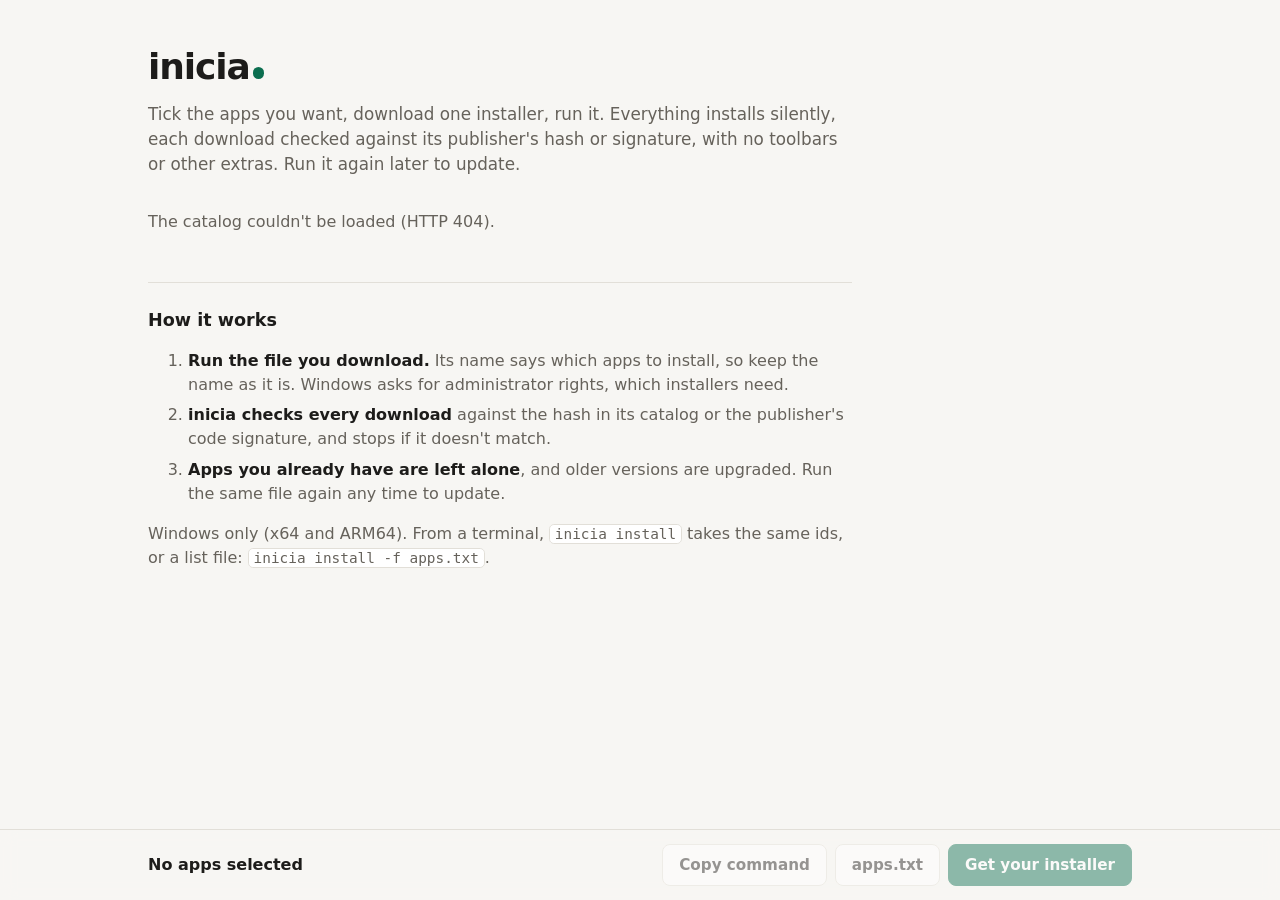
==== web/index.html @ c6dd43f8 "Add the inicia CLI, its catalog and the picker page inicia installs a chosen set of Windows apps sil" ====
<!doctype html>
<html lang="en">
<head>
  <meta charset="utf-8">
  <meta name="viewport" content="width=device-width, initial-scale=1">
  <title>inicia: install the apps you pick, in one go</title>
  <meta name="description" content="Pick Windows apps and get one installer that sets them all up silently, checked against their publishers' hashes and signatures, with no bundled extras.">
  <link rel="stylesheet" href="picker.css">
  <script src="picker.js" defer></script>
</head>
<body>
  <header class="top">
    <div class="wrap">
      <h1 class="wordmark">inicia</h1>
      <p class="lede">Tick the apps you want, download one installer, run it. Everything installs
        silently, each download checked against its publisher's hash or signature, with no
        toolbars or other extras. Run it again later to update.</p>
    </div>
  </header>

  <main class="wrap">
    <p id="status" class="status" role="status">Loading the catalog…</p>
    <form id="apps" class="apps" hidden></form>

    <section class="how">
      <h2>How it works</h2>
      <ol>
        <li><strong>Run the file you download.</strong> Its name says which apps to install, so
          keep the name as it is. Windows asks for administrator rights, which installers need.</li>
        <li><strong>inicia checks every download</strong> against the hash in its catalog or the
          publisher's code signature, and stops if it doesn't match.</li>
        <li><strong>Apps you already have are left alone</strong>, and older versions are upgraded.
          Run the same file again any time to update.</li>
      </ol>
      <p>Windows only (x64 and ARM64). From a terminal, <code>inicia install</code> takes the
        same ids, or a list file: <code>inicia install -f apps.txt</code>.</p>
    </section>
  </main>

  <div class="bar" id="bar">
    <div class="wrap bar-inner">
      <p class="count" id="count">No apps selected</p>
      <div class="actions">
        <button type="button" class="secondary" id="copy" disabled>Copy command</button>
        <a class="secondary button" id="list" aria-disabled="true">apps.txt</a>
        <a class="primary button" id="get" aria-disabled="true">Get your installer</a>
      </div>
    </div>
    <p class="wrap note" id="note" hidden></p>
  </div>
</body>
</html>
---- web/picker.css ----
:root {
  color-scheme: light dark;
  --bg: #f7f6f3;
  --surface: #ffffff;
  --text: #1d1c1a;
  --muted: #66625b;
  --line: #e2dfd8;
  --accent: #0b6e4f;
  --accent-text: #ffffff;
  --accent-soft: #e3f1eb;
  --focus: #1a73e8;
  font-family: system-ui, -apple-system, "Segoe UI", Roboto, sans-serif;
  line-height: 1.5;
}

@media (prefers-color-scheme: dark) {
  :root {
    --bg: #161615;
    --surface: #1f1f1d;
    --text: #ecebe8;
    --muted: #a19d95;
    --line: #34332f;
    --accent: #3fbf8f;
    --accent-text: #0c1a14;
    --accent-soft: #1d3329;
    --focus: #8ab4f8;
  }
}

* { box-sizing: border-box; }

body {
  margin: 0;
  background: var(--bg);
  color: var(--text);
  padding-bottom: 7rem;
}

.wrap {
  max-width: 64rem;
  margin: 0 auto;
  padding: 0 1.25rem;
}

.top { padding: 2.5rem 0 1rem; }

.wordmark {
  margin: 0;
  font-size: 2.25rem;
  font-weight: 750;
  letter-spacing: -0.03em;
}

.wordmark::after {
  content: "";
  display: inline-block;
  width: 0.32em;
  height: 0.32em;
  margin-left: 0.08em;
  border-radius: 50%;
  background: var(--accent);
}

.lede {
  max-width: 44rem;
  margin: 0.5rem 0 0;
  color: var(--muted);
  font-size: 1.05rem;
}

.status { color: var(--muted); }

.category {
  border: 0;
  margin: 1.5rem 0 0;
  padding: 0;
}

.category legend {
  padding: 0;
  margin-bottom: 0.5rem;
  font-size: 0.8rem;
  font-weight: 650;
  letter-spacing: 0.06em;
  text-transform: uppercase;
  color: var(--muted);
}

.grid {
  display: grid;
  grid-template-columns: repeat(auto-fill, minmax(15rem, 1fr));
  gap: 0.5rem;
}

.app {
  display: flex;
  gap: 0.75rem;
  align-items: flex-start;
  padding: 0.75rem 0.85rem;
  background: var(--surface);
  border: 1px solid var(--line);
  border-radius: 0.6rem;
  cursor: pointer;
  transition: border-color 0.1s, background 0.1s;
}

.app:hover { border-color: var(--muted); }

.app:has(input:checked) {
  border-color: var(--accent);
  background: var(--accent-soft);
}

.app:has(input:focus-visible) {
  outline: 2px solid var(--focus);
  outline-offset: 2px;
}

.app input {
  width: 1.1rem;
  height: 1.1rem;
  margin: 0.15rem 0 0;
  accent-color: var(--accent);
  flex: none;
}

.app-text { display: grid; gap: 0.1rem; min-width: 0; }
.app-name { font-weight: 600; }
.app-desc { color: var(--muted); font-size: 0.9rem; }
.app-meta { color: var(--muted); font-size: 0.78rem; font-variant-numeric: tabular-nums; }

.how {
  margin-top: 3rem;
  padding-top: 1.5rem;
  border-top: 1px solid var(--line);
  color: var(--muted);
  max-width: 44rem;
}

.how h2 { color: var(--text); font-size: 1.1rem; margin: 0 0 0.5rem; }
.how strong { color: var(--text); font-weight: 600; }
.how li { margin-bottom: 0.4rem; }

code {
  font-family: ui-monospace, "Cascadia Code", Consolas, monospace;
  font-size: 0.9em;
  background: var(--surface);
  border: 1px solid var(--line);
  border-radius: 0.3rem;
  padding: 0.05rem 0.3rem;
}

.bar {
  position: fixed;
  inset: auto 0 0 0;
  background: color-mix(in srgb, var(--bg) 88%, transparent);
  backdrop-filter: blur(8px);
  border-top: 1px solid var(--line);
  padding: 0.85rem 0;
}

.bar-inner {
  display: flex;
  gap: 1rem;
  align-items: center;
  justify-content: space-between;
  flex-wrap: wrap;
}

.count { margin: 0; font-weight: 600; font-variant-numeric: tabular-nums; }
.actions { display: flex; gap: 0.5rem; flex-wrap: wrap; }

.note { margin: 0.5rem auto 0; color: var(--muted); font-size: 0.9rem; }

button, .button {
  font: inherit;
  font-weight: 600;
  font-size: 0.95rem;
  padding: 0.55rem 1rem;
  border-radius: 0.5rem;
  border: 1px solid var(--line);
  cursor: pointer;
  text-decoration: none;
  display: inline-block;
}

button:focus-visible, .button:focus-visible {
  outline: 2px solid var(--focus);
  outline-offset: 2px;
}

.primary {
  background: var(--accent);
  border-color: var(--accent);
  color: var(--accent-text);
}

.secondary {
  background: var(--surface);
  color: var(--text);
}

button:disabled, .button[aria-disabled="true"] {
  opacity: 0.45;
  cursor: not-allowed;
}
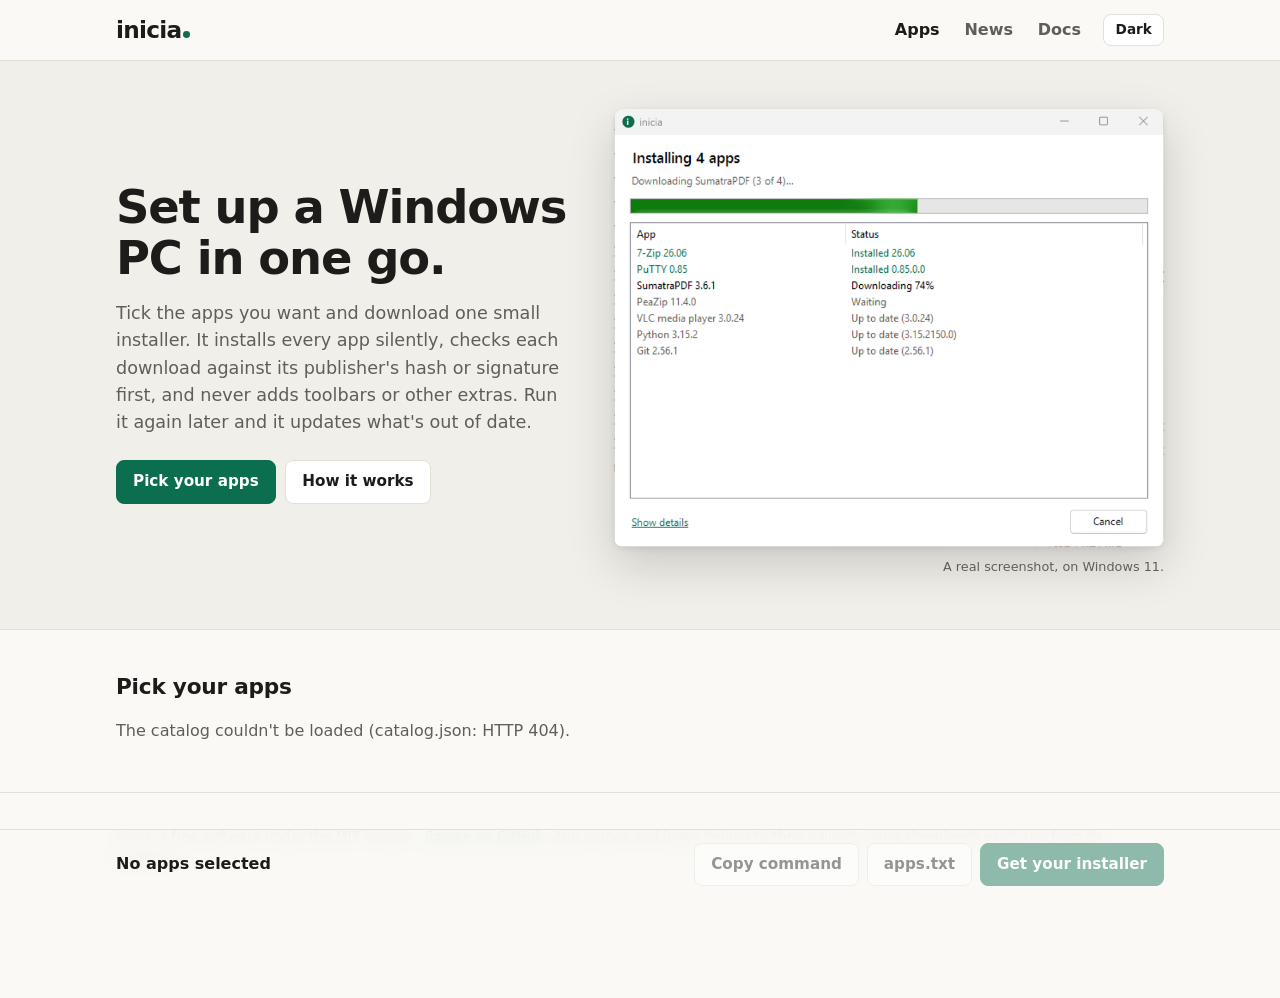
==== commit 5c9944e4: "Add a window, 25 more apps, and a fuller website The window is now the default: a double-clicked ini" ====
--- a/web/index.html
+++ b/web/index.html
@@ -5,36 +5,56 @@
   <meta name="viewport" content="width=device-width, initial-scale=1">
   <title>inicia: install the apps you pick, in one go</title>
   <meta name="description" content="Pick Windows apps and get one installer that sets them all up silently, checked against their publishers' hashes and signatures, with no bundled extras.">
-  <link rel="stylesheet" href="picker.css">
+  <script src="theme.js"></script>
+  <link rel="stylesheet" href="site.css">
+  <script src="common.js" defer></script>
   <script src="picker.js" defer></script>
 </head>
 <body>
-  <header class="top">
-    <div class="wrap">
-      <h1 class="wordmark">inicia</h1>
-      <p class="lede">Tick the apps you want, download one installer, run it. Everything installs
-        silently, each download checked against its publisher's hash or signature, with no
-        toolbars or other extras. Run it again later to update.</p>
+  <header class="site-header">
+    <div class="wrap header-inner">
+      <a class="wordmark" href="./">inicia</a>
+      <nav aria-label="Site">
+        <a href="./" aria-current="page">Apps</a>
+        <a href="news.html">News</a>
+        <a href="docs.html">Docs</a>
+        <button type="button" class="theme-toggle" data-theme-toggle aria-label="Switch to dark theme">Dark</button>
+      </nav>
     </div>
   </header>
 
+  <section class="hero">
+    <div class="wrap hero-inner">
+      <div class="hero-text">
+        <h1>Set up a Windows PC in one go.</h1>
+        <p class="lede">Tick the apps you want and download one small installer. It installs every
+          app silently, checks each download against its publisher's hash or signature first, and
+          never adds toolbars or other extras. Run it again later and it updates what's out of date.</p>
+        <p class="hero-actions">
+          <a class="primary button" href="#apps-heading">Pick your apps</a>
+          <a class="secondary button" href="docs.html">How it works</a>
+        </p>
+      </div>
+      <figure class="hero-shot">
+        <img src="hero.png" width="960" height="765"
+             alt="inicia's window installing four apps: 7-Zip and PuTTY are installed, SumatraPDF is downloading at 74 percent, PeaZip is waiting, and VLC, Python and Git are already up to date.">
+        <figcaption>A real screenshot, on Windows 11.</figcaption>
+      </figure>
+    </div>
+  </section>
+
   <main class="wrap">
+    <div class="section-head">
+      <h2 id="apps-heading" class="section-title">Pick your apps</h2>
+      <div class="bulk" id="bulk" hidden>
+        <button type="button" class="secondary small" id="select-all">Select all</button>
+        <button type="button" class="secondary small" id="clear-all" disabled>Clear all</button>
+      </div>
+    </div>
+    <p class="saved" id="saved" hidden>Your picks are saved in this browser for next time.
+      <button type="button" class="link-button" id="forget">Forget my picks</button></p>
     <p id="status" class="status" role="status">Loading the catalog…</p>
     <form id="apps" class="apps" hidden></form>
-
-    <section class="how">
-      <h2>How it works</h2>
-      <ol>
-        <li><strong>Run the file you download.</strong> Its name says which apps to install, so
-          keep the name as it is. Windows asks for administrator rights, which installers need.</li>
-        <li><strong>inicia checks every download</strong> against the hash in its catalog or the
-          publisher's code signature, and stops if it doesn't match.</li>
-        <li><strong>Apps you already have are left alone</strong>, and older versions are upgraded.
-          Run the same file again any time to update.</li>
-      </ol>
-      <p>Windows only (x64 and ARM64). From a terminal, <code>inicia install</code> takes the
-        same ids, or a list file: <code>inicia install -f apps.txt</code>.</p>
-    </section>
   </main>
 
   <div class="bar" id="bar">
@@ -48,5 +68,13 @@
     </div>
     <p class="wrap note" id="note" hidden></p>
   </div>
+
+  <footer class="site-footer">
+    <div class="wrap">
+      <p>inicia is free software under the MIT license ·
+        <a href="https://github.com/adriandeleon/inicia">Source on GitHub</a>.
+        App names and logos belong to their owners; inicia downloads each app from its publisher.</p>
+    </div>
+  </footer>
 </body>
 </html>
--- a/web/site.css
+++ b/web/site.css
@@ -0,0 +1,502 @@
+/* Light by default; [data-theme="dark"] when the visitor picks it (theme.js). */
+:root {
+  color-scheme: light;
+  --bg: #faf9f6;
+  --bg-band: #f1efe9;
+  --surface: #ffffff;
+  --text: #1d1c1a;
+  --muted: #625e57;
+  --line: #e3e0d8;
+  --accent: #0b6e4f;
+  --accent-hover: #095c42;
+  --accent-text: #ffffff;
+  --accent-soft: #e6f2ec;
+  --warn: #8a5a00;
+  --focus: #1a73e8;
+  --pill-text: #4b3a8c;
+  --pill-bg: #efebfa;
+  --pill-line: #ddd5f3;
+  --shadow: 0 1px 2px rgb(0 0 0 / 0.04), 0 8px 24px rgb(0 0 0 / 0.06);
+  font-family: system-ui, -apple-system, "Segoe UI", Roboto, sans-serif;
+  line-height: 1.55;
+}
+
+:root[data-theme="dark"] {
+  color-scheme: dark;
+  --bg: #151514;
+  --bg-band: #1b1b19;
+  --surface: #20201e;
+  --text: #ecebe8;
+  --muted: #a3a09a;
+  --line: #34332f;
+  --accent: #3fbf8f;
+  --accent-hover: #5fd3a6;
+  --accent-text: #0c1a14;
+  --accent-soft: #1c3229;
+  --warn: #e0b45a;
+  --focus: #8ab4f8;
+  --pill-text: #c9bdf5;
+  --pill-bg: #2a2440;
+  --pill-line: #3b3360;
+  --shadow: none;
+}
+
+* { box-sizing: border-box; }
+
+body {
+  margin: 0;
+  background: var(--bg);
+  color: var(--text);
+}
+
+body:has(.bar) { padding-bottom: 6rem; }
+
+a { color: var(--accent); }
+a:hover { color: var(--accent-hover); }
+
+.wrap {
+  max-width: 68rem;
+  margin: 0 auto;
+  padding: 0 1.25rem;
+}
+
+/* header */
+
+.site-header {
+  border-bottom: 1px solid var(--line);
+  background: var(--bg);
+}
+
+.header-inner {
+  display: flex;
+  align-items: center;
+  justify-content: space-between;
+  gap: 1rem;
+  min-height: 3.75rem;
+}
+
+.wordmark {
+  font-size: 1.45rem;
+  font-weight: 750;
+  letter-spacing: -0.03em;
+  color: var(--text);
+  text-decoration: none;
+}
+
+.wordmark::after {
+  content: "";
+  display: inline-block;
+  width: 0.3em;
+  height: 0.3em;
+  margin-left: 0.08em;
+  border-radius: 50%;
+  background: var(--accent);
+}
+
+.wordmark:hover { color: var(--text); }
+
+nav { display: flex; align-items: center; gap: 0.25rem; }
+
+nav a {
+  color: var(--muted);
+  text-decoration: none;
+  font-weight: 550;
+  padding: 0.35rem 0.65rem;
+  border-radius: 0.4rem;
+}
+
+nav a:hover { color: var(--text); background: var(--bg-band); }
+nav a[aria-current="page"] { color: var(--text); }
+
+.theme-toggle {
+  margin-left: 0.5rem;
+  font-size: 0.85rem;
+  padding: 0.3rem 0.7rem;
+  background: var(--surface);
+  color: var(--text);
+}
+
+/* hero */
+
+.hero {
+  background: var(--bg-band);
+  border-bottom: 1px solid var(--line);
+  padding: 3rem 0 3.25rem;
+}
+
+.hero-inner {
+  display: grid;
+  grid-template-columns: minmax(0, 5fr) minmax(0, 6fr);
+  gap: 2.5rem;
+  align-items: center;
+}
+
+.hero h1 {
+  font-size: clamp(2rem, 4vw, 2.9rem);
+  line-height: 1.1;
+  letter-spacing: -0.025em;
+  margin: 0 0 1rem;
+}
+
+.lede {
+  color: var(--muted);
+  font-size: 1.1rem;
+  margin: 0 0 1.5rem;
+}
+
+.hero-actions { display: flex; gap: 0.6rem; flex-wrap: wrap; margin: 0; }
+
+.hero-shot { margin: 0; }
+
+.hero-shot img {
+  display: block;
+  width: 100%;
+  height: auto;
+  border-radius: 0.6rem;
+  box-shadow: 0 2px 6px rgb(0 0 0 / 0.08), 0 18px 48px rgb(0 0 0 / 0.16);
+}
+
+.hero-shot figcaption {
+  margin-top: 0.6rem;
+  font-size: 0.8rem;
+  color: var(--muted);
+  text-align: right;
+}
+
+@media (max-width: 52rem) {
+  .hero-inner { grid-template-columns: 1fr; }
+}
+
+/* picker */
+
+.section-title {
+  font-size: 1.35rem;
+  letter-spacing: -0.01em;
+  margin: 2.5rem 0 0.25rem;
+  scroll-margin-top: 1rem;
+}
+
+.section-head {
+  display: flex;
+  align-items: flex-end;
+  justify-content: space-between;
+  gap: 1rem;
+  flex-wrap: wrap;
+  margin-top: 2.5rem;
+}
+
+.section-head .section-title { margin: 0; }
+.bulk { display: flex; gap: 0.5rem; }
+.bulk[hidden] { display: none; }
+
+button.small { font-size: 0.85rem; padding: 0.35rem 0.75rem; }
+
+.suite-button, .suite-button:hover {
+  color: var(--pill-text);
+  background: var(--pill-bg);
+  border-color: var(--pill-line);
+}
+
+.status { color: var(--muted); }
+
+.saved { margin: 0.5rem 0 0; font-size: 0.88rem; color: var(--muted); }
+.saved[hidden] { display: none; }
+.saved .link-button { font-size: inherit; }
+
+.category legend {
+  display: flex;
+  width: 100%;
+  align-items: baseline;
+  justify-content: space-between;
+  gap: 0.5rem;
+}
+
+.link-button {
+  font: inherit;
+  font-size: 0.78rem;
+  font-weight: 600;
+  letter-spacing: 0;
+  text-transform: none;
+  color: var(--accent);
+  background: none;
+  border: 0;
+  padding: 0.1rem 0.25rem;
+  border-radius: 0.3rem;
+}
+
+.link-button:hover { color: var(--accent-hover); background: var(--bg-band); }
+
+.pill {
+  justify-self: start;
+  margin-top: 0.25rem;
+  padding: 0.1rem 0.55rem;
+  border-radius: 999px;
+  font-size: 0.72rem;
+  font-weight: 600;
+  color: var(--pill-text);
+  background: var(--pill-bg);
+  border: 1px solid var(--pill-line);
+}
+
+/* categories flow into columns, so short ones sit side by side instead of leaving empty rows */
+.apps {
+  columns: 3 19rem;
+  column-gap: 1.25rem;
+  margin-top: 0.5rem;
+}
+
+.category {
+  border: 0;
+  margin: 0;
+  padding: 1.25rem 0 0;
+  break-inside: avoid;
+}
+
+.category legend {
+  padding: 0;
+  margin-bottom: 0.6rem;
+  font-size: 0.78rem;
+  font-weight: 650;
+  letter-spacing: 0.07em;
+  text-transform: uppercase;
+  color: var(--muted);
+}
+
+.grid {
+  display: grid;
+  gap: 0.5rem;
+}
+
+.app {
+  position: relative;
+  display: flex;
+  gap: 0.75rem;
+  align-items: flex-start;
+  padding: 0.8rem 0.9rem;
+  background: var(--surface);
+  border: 1px solid var(--line);
+  border-radius: 0.65rem;
+  cursor: pointer;
+  transition: border-color 0.1s, background 0.1s;
+}
+
+.app:hover { border-color: var(--muted); }
+
+.app:has(input:checked) {
+  border-color: var(--accent);
+  background: var(--accent-soft);
+}
+
+.app:has(input:focus-visible) {
+  outline: 2px solid var(--focus);
+  outline-offset: 2px;
+}
+
+.app input {
+  width: 1.1rem;
+  height: 1.1rem;
+  margin: 0.55rem 0 0;
+  accent-color: var(--accent);
+  flex: none;
+}
+
+.app-icon {
+  width: 2.25rem;
+  height: 2.25rem;
+  flex: none;
+  border-radius: 0.45rem;
+  object-fit: contain;
+}
+
+.app-icon.monogram {
+  display: grid;
+  place-items: center;
+  background: var(--bg-band);
+  color: var(--muted);
+  font-weight: 700;
+}
+
+.app-text { display: grid; gap: 0.1rem; min-width: 0; padding-right: 1.4rem; }
+.app-name { font-weight: 620; }
+.app-desc { color: var(--muted); font-size: 0.88rem; }
+.app-meta { color: var(--muted); font-size: 0.76rem; font-variant-numeric: tabular-nums; }
+.app-extra { font-size: 0.78rem; color: var(--muted); }
+.app-extra.warn { color: var(--warn); }
+
+.app-home {
+  position: absolute;
+  top: 0.55rem;
+  right: 0.55rem;
+  width: 1.5rem;
+  height: 1.5rem;
+  display: grid;
+  place-items: center;
+  border-radius: 0.35rem;
+  color: var(--muted);
+  text-decoration: none;
+  font-size: 0.9rem;
+}
+
+.app-home:hover { background: var(--bg-band); color: var(--text); }
+.app-home:focus-visible { outline: 2px solid var(--focus); }
+
+/* bottom bar */
+
+.bar {
+  position: fixed;
+  inset: auto 0 0 0;
+  background: color-mix(in srgb, var(--bg) 90%, transparent);
+  backdrop-filter: blur(8px);
+  border-top: 1px solid var(--line);
+  padding: 0.85rem 0;
+}
+
+.bar-inner {
+  display: flex;
+  gap: 1rem;
+  align-items: center;
+  justify-content: space-between;
+  flex-wrap: wrap;
+}
+
+.count { margin: 0; font-weight: 600; font-variant-numeric: tabular-nums; }
+
+/* on a phone the bar stays one row: the command and apps.txt are for a Windows PC anyway */
+@media (max-width: 40rem) {
+  #copy, #list { display: none; }
+  .bar-inner { flex-wrap: nowrap; }
+}
+.actions { display: flex; gap: 0.5rem; flex-wrap: wrap; }
+.note { margin: 0.5rem auto 0; color: var(--muted); font-size: 0.9rem; }
+
+/* buttons */
+
+button, .button {
+  font: inherit;
+  font-weight: 600;
+  font-size: 0.95rem;
+  padding: 0.55rem 1rem;
+  border-radius: 0.5rem;
+  border: 1px solid var(--line);
+  cursor: pointer;
+  text-decoration: none;
+  display: inline-block;
+}
+
+button:focus-visible, .button:focus-visible {
+  outline: 2px solid var(--focus);
+  outline-offset: 2px;
+}
+
+.primary, .primary:hover {
+  background: var(--accent);
+  border-color: var(--accent);
+  color: var(--accent-text);
+}
+
+.primary:hover { background: var(--accent-hover); border-color: var(--accent-hover); }
+
+.secondary, .secondary:hover {
+  background: var(--surface);
+  color: var(--text);
+}
+
+button:disabled, .button[aria-disabled="true"] {
+  opacity: 0.45;
+  cursor: not-allowed;
+}
+
+/* prose pages: news and docs */
+
+.page { padding: 2.5rem 0 3rem; }
+.page h1 { font-size: 2rem; letter-spacing: -0.02em; margin: 0 0 0.5rem; }
+.page > .wrap > .lede { max-width: 44rem; }
+
+.prose { max-width: 46rem; }
+.prose h2 { font-size: 1.3rem; margin: 2.5rem 0 0.5rem; scroll-margin-top: 1rem; }
+.prose h3 { font-size: 1.05rem; margin: 1.75rem 0 0.4rem; }
+.prose p, .prose li { color: var(--text); }
+.prose li { margin-bottom: 0.35rem; }
+
+.docs-layout {
+  display: grid;
+  grid-template-columns: 13rem minmax(0, 1fr);
+  gap: 2.5rem;
+  align-items: start;
+}
+
+.toc {
+  position: sticky;
+  top: 1rem;
+  font-size: 0.9rem;
+}
+
+.toc ol { list-style: none; padding: 0; margin: 0; }
+.toc a { display: block; padding: 0.25rem 0; color: var(--muted); text-decoration: none; }
+.toc a:hover { color: var(--text); }
+
+@media (max-width: 52rem) {
+  .docs-layout { grid-template-columns: 1fr; }
+  .toc { position: static; }
+}
+
+code, pre {
+  font-family: ui-monospace, "Cascadia Code", Consolas, monospace;
+  font-size: 0.88em;
+}
+
+code {
+  background: var(--bg-band);
+  border: 1px solid var(--line);
+  border-radius: 0.3rem;
+  padding: 0.05rem 0.3rem;
+}
+
+pre {
+  background: var(--surface);
+  border: 1px solid var(--line);
+  border-radius: 0.5rem;
+  padding: 0.85rem 1rem;
+  overflow-x: auto;
+  line-height: 1.45;
+}
+
+pre code { background: none; border: 0; padding: 0; font-size: 1em; }
+
+table { border-collapse: collapse; width: 100%; font-size: 0.92rem; margin: 0.75rem 0; }
+th, td { text-align: left; vertical-align: top; padding: 0.45rem 0.6rem; border-bottom: 1px solid var(--line); }
+th { font-weight: 620; }
+
+.news-list { list-style: none; padding: 0; margin: 1.5rem 0 0; max-width: 50rem; }
+
+.news-item {
+  border-top: 1px solid var(--line);
+  padding: 1.5rem 0;
+}
+
+.news-item time { font-size: 0.85rem; color: var(--muted); font-variant-numeric: tabular-nums; }
+.news-item h2 { font-size: 1.25rem; margin: 0.2rem 0 0.4rem; }
+.news-item p { margin: 0 0 0.9rem; }
+
+.news-apps {
+  list-style: none;
+  padding: 0;
+  margin: 0;
+  display: grid;
+  grid-template-columns: repeat(auto-fill, minmax(14rem, 1fr));
+  gap: 0.4rem 1rem;
+}
+
+.news-apps li { display: flex; align-items: center; gap: 0.55rem; }
+.news-apps .app-icon { width: 1.6rem; height: 1.6rem; font-size: 0.8rem; }
+.news-apps .version { color: var(--muted); font-size: 0.85rem; }
+
+/* footer */
+
+.site-footer {
+  border-top: 1px solid var(--line);
+  margin-top: 3rem;
+  padding: 1.25rem 0;
+  color: var(--muted);
+  font-size: 0.85rem;
+}
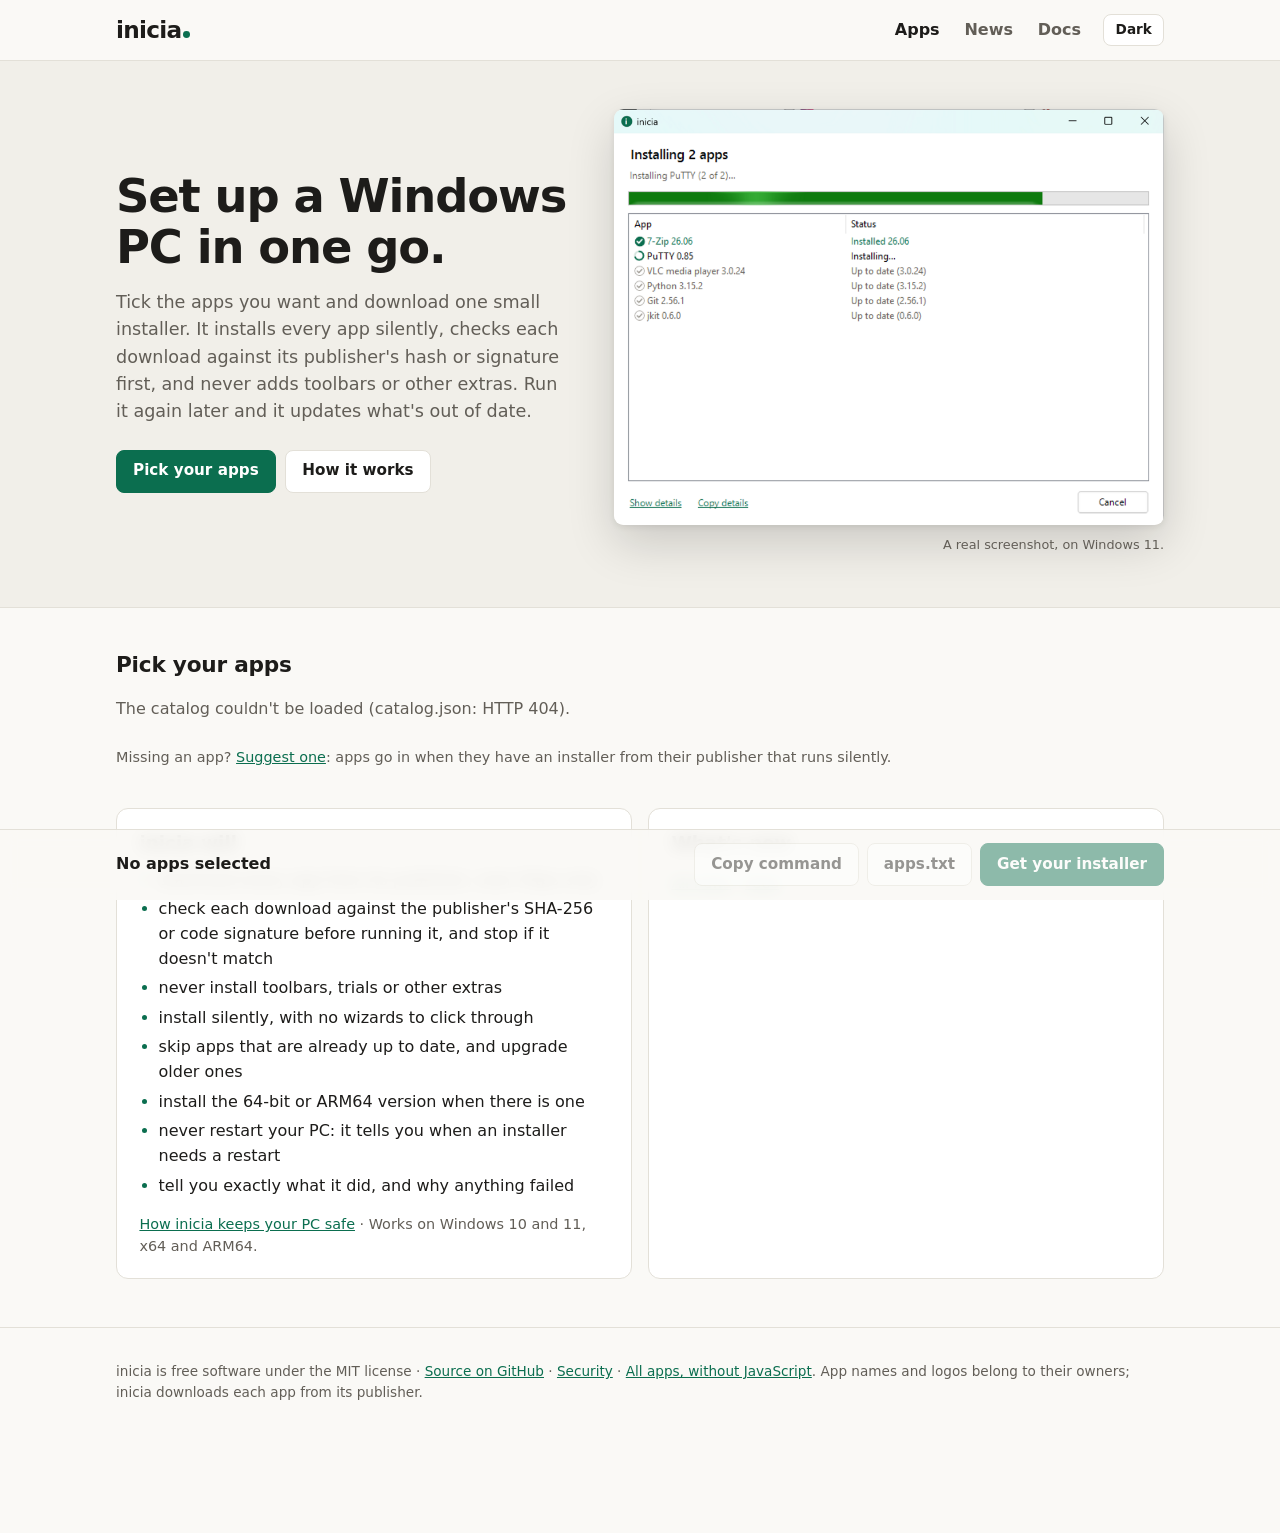
==== commit 4b80009a: "Improve the window and the website, and publish the site on GitHub Pages The window: - status icons " ====
--- a/web/index.html
+++ b/web/index.html
@@ -7,6 +7,7 @@
   <meta name="description" content="Pick Windows apps and get one installer that sets them all up silently, checked against their publishers' hashes and signatures, with no bundled extras.">
   <script src="theme.js"></script>
   <link rel="stylesheet" href="site.css">
+  <link rel="alternate" type="application/atom+xml" title="inicia news" href="feed.xml">
   <script src="common.js" defer></script>
   <script src="picker.js" defer></script>
 </head>
@@ -36,8 +37,8 @@
         </p>
       </div>
       <figure class="hero-shot">
-        <img src="hero.png" width="960" height="765"
-             alt="inicia's window installing four apps: 7-Zip and PuTTY are installed, SumatraPDF is downloading at 74 percent, PeaZip is waiting, and VLC, Python and Git are already up to date.">
+        <img src="hero.png" width="960" height="727"
+             alt="inicia's window installing two apps: 7-Zip is installed and PuTTY is installing, while VLC, Python, Git and jkit are already up to date.">
         <figcaption>A real screenshot, on Windows 11.</figcaption>
       </figure>
     </div>
@@ -51,10 +52,45 @@
         <button type="button" class="secondary small" id="clear-all" disabled>Clear all</button>
       </div>
     </div>
+    <div class="tools" id="tools" hidden>
+      <label class="search">
+        <span class="visually-hidden">Search apps</span>
+        <input type="search" id="search" placeholder="Search apps, e.g. java, pdf, browser" autocomplete="off">
+      </label>
+      <div class="view-switch" role="group" aria-label="View">
+        <button type="button" class="small" id="view-cards" aria-pressed="true">Cards</button>
+        <button type="button" class="small" id="view-compact" aria-pressed="false">Compact</button>
+      </div>
+    </div>
     <p class="saved" id="saved" hidden>Your picks are saved in this browser for next time.
       <button type="button" class="link-button" id="forget">Forget my picks</button></p>
     <p id="status" class="status" role="status">Loading the catalog…</p>
+    <div id="no-match" class="no-match" hidden></div>
     <form id="apps" class="apps" hidden></form>
+    <p class="suggest">Missing an app? <a id="suggest-link" href="https://github.com/adriandeleon/inicia/issues/new?labels=app+suggestion&amp;title=Suggest+an+app%3A+">Suggest one</a>:
+      apps go in when they have an installer from their publisher that runs silently.</p>
+
+    <section class="home-bands">
+      <div class="band">
+        <h2>inicia will</h2>
+        <ul class="promises">
+          <li>download every app from its publisher, over https only</li>
+          <li>check each download against the publisher's SHA-256 or code signature before running it, and stop if it doesn't match</li>
+          <li>never install toolbars, trials or other extras</li>
+          <li>install silently, with no wizards to click through</li>
+          <li>skip apps that are already up to date, and upgrade older ones</li>
+          <li>install the 64-bit or ARM64 version when there is one</li>
+          <li>never restart your PC: it tells you when an installer needs a restart</li>
+          <li>tell you exactly what it did, and why anything failed</li>
+        </ul>
+        <p><a href="security.html">How inicia keeps your PC safe</a> · Works on Windows 10 and 11, x64 and ARM64.</p>
+      </div>
+      <div class="band">
+        <h2>What's new</h2>
+        <ol class="latest" id="latest"></ol>
+        <p><a href="news.html">All news</a> · <a href="feed.xml">Feed</a></p>
+      </div>
+    </section>
   </main>
 
   <div class="bar" id="bar">
@@ -69,10 +105,26 @@
     <p class="wrap note" id="note" hidden></p>
   </div>
 
+  <dialog id="next" class="next" aria-labelledby="next-title">
+    <h2 id="next-title">Your installer is downloading</h2>
+    <p class="file"><code id="next-file"></code></p>
+    <ol>
+      <li><strong>Run it.</strong> Keep its name: the name says which apps to install.</li>
+      <li><strong>Windows asks for administrator rights,</strong> which installers need. Then inicia's
+        window shows each app as it installs.</li>
+      <li><strong>If SmartScreen says it "protected your PC",</strong> choose <em>More info</em>, then
+        <em>Run anyway</em>: inicia's exe isn't code-signed yet.</li>
+      <li><strong>Keep the file.</strong> Run it again later to update these apps.</li>
+    </ol>
+    <p>Share these picks: <a id="next-link" href="#"></a></p>
+    <form method="dialog"><button class="primary">Done</button></form>
+  </dialog>
+
   <footer class="site-footer">
     <div class="wrap">
       <p>inicia is free software under the MIT license ·
-        <a href="https://github.com/adriandeleon/inicia">Source on GitHub</a>.
+        <a href="https://github.com/adriandeleon/inicia">Source on GitHub</a> ·
+        <a href="security.html">Security</a> · <a href="apps.html">All apps, without JavaScript</a>.
         App names and logos belong to their owners; inicia downloads each app from its publisher.</p>
     </div>
   </footer>
--- a/web/site.css
+++ b/web/site.css
@@ -321,6 +321,33 @@
 .app-desc { color: var(--muted); font-size: 0.88rem; }
 .app-meta { color: var(--muted); font-size: 0.76rem; font-variant-numeric: tabular-nums; }
 .app-extra { font-size: 0.78rem; color: var(--muted); }
+
+.app-size {
+  display: flex;
+  align-items: center;
+  gap: 0.45rem;
+  font-size: 0.76rem;
+  color: var(--muted);
+  font-variant-numeric: tabular-nums;
+}
+
+.size-bar {
+  flex: none;
+  width: 3.5rem;
+  height: 0.3rem;
+  border-radius: 999px;
+  background: var(--line);
+  overflow: hidden;
+}
+
+.size-bar > span {
+  display: block;
+  height: 100%;
+  border-radius: inherit;
+  background: var(--muted);
+}
+
+.app:has(input:checked) .size-bar > span { background: var(--accent); }
 .app-extra.warn { color: var(--warn); }
 
 .app-home {
@@ -500,3 +527,106 @@
   color: var(--muted);
   font-size: 0.85rem;
 }
+
+/* search, view switch, compact view */
+
+.visually-hidden {
+  position: absolute; width: 1px; height: 1px; padding: 0; margin: -1px;
+  overflow: hidden; clip: rect(0 0 0 0); white-space: nowrap; border: 0;
+}
+
+.tools { display: flex; gap: 0.75rem; align-items: center; flex-wrap: wrap; margin-top: 1rem; }
+.tools[hidden] { display: none; }
+.search { flex: 1 1 18rem; }
+
+.search input {
+  width: 100%;
+  font: inherit;
+  padding: 0.55rem 0.8rem;
+  border: 1px solid var(--line);
+  border-radius: 0.5rem;
+  background: var(--surface);
+  color: var(--text);
+}
+
+.search input:focus-visible { outline: 2px solid var(--focus); outline-offset: 1px; }
+
+.view-switch { display: inline-flex; border: 1px solid var(--line); border-radius: 0.5rem; overflow: hidden; }
+.view-switch button { border: 0; border-radius: 0; background: var(--surface); color: var(--muted); }
+.view-switch button[aria-pressed="true"] { background: var(--accent-soft); color: var(--text); }
+
+.app[hidden], .category[hidden] { display: none; }
+
+.app-title { display: flex; align-items: baseline; gap: 0.45rem; flex-wrap: wrap; }
+.app-version { display: none; color: var(--muted); font-size: 0.8rem; font-variant-numeric: tabular-nums; }
+
+.apps.compact { columns: 4 13rem; }
+.apps.compact .grid { gap: 0.15rem; }
+.apps.compact .app { padding: 0.3rem 0.5rem; align-items: center; gap: 0.5rem; border-color: transparent; background: none; }
+.apps.compact .app:hover { border-color: var(--line); }
+.apps.compact .app:has(input:checked) { background: var(--accent-soft); border-color: transparent; }
+.apps.compact .app input { margin: 0; }
+.apps.compact .app-icon { width: 1.25rem; height: 1.25rem; border-radius: 0.25rem; font-size: 0.7rem; }
+.apps.compact .app-text { padding-right: 0; }
+.apps.compact .app-desc, .apps.compact .app-meta, .apps.compact .app-size,
+.apps.compact .app-extra, .apps.compact .pill, .apps.compact .app-home { display: none; }
+.apps.compact .app-version { display: inline; }
+.apps.compact .category { padding-top: 0.9rem; }
+
+.no-match { margin-top: 1rem; padding: 0.75rem 1rem; border: 1px solid var(--line); border-radius: 0.6rem; background: var(--surface); }
+.no-match[hidden] { display: none; }
+.no-match p { margin: 0.2rem 0; }
+
+.suggest { margin-top: 1.5rem; color: var(--muted); font-size: 0.9rem; }
+
+/* the home page's two panels: promises and news */
+
+.home-bands {
+  display: grid;
+  grid-template-columns: repeat(auto-fit, minmax(20rem, 1fr));
+  gap: 1rem;
+  margin-top: 2.5rem;
+}
+
+.band {
+  background: var(--surface);
+  border: 1px solid var(--line);
+  border-radius: 0.75rem;
+  padding: 1.25rem 1.4rem;
+}
+
+.band h2 { font-size: 1.15rem; margin: 0 0 0.6rem; }
+.band p { margin: 0.9rem 0 0; font-size: 0.9rem; color: var(--muted); }
+
+.promises { margin: 0; padding-left: 1.2rem; }
+.promises li { margin-bottom: 0.3rem; }
+.promises li::marker { color: var(--accent); }
+
+.latest { list-style: none; margin: 0; padding: 0; }
+.latest li { padding: 0.45rem 0; border-bottom: 1px solid var(--line); }
+.latest li:last-child { border-bottom: 0; }
+.latest time { display: inline-block; min-width: 3.6rem; color: var(--muted); font-size: 0.85rem; font-variant-numeric: tabular-nums; }
+.latest-apps { color: var(--muted); font-size: 0.85rem; }
+
+/* after the download */
+
+.next {
+  max-width: 34rem;
+  border: 1px solid var(--line);
+  border-radius: 0.8rem;
+  padding: 1.5rem 1.6rem;
+  background: var(--surface);
+  color: var(--text);
+  box-shadow: 0 20px 60px rgb(0 0 0 / 0.25);
+}
+
+.next::backdrop { background: rgb(0 0 0 / 0.35); }
+.next h2 { margin: 0 0 0.4rem; font-size: 1.25rem; }
+.next .file { margin: 0 0 0.8rem; word-break: break-all; }
+.next ol { padding-left: 1.2rem; }
+.next li { margin-bottom: 0.45rem; }
+.next p { font-size: 0.9rem; word-break: break-all; }
+.next form { text-align: right; margin-top: 0.5rem; }
+
+.plain-list { padding-left: 1.2rem; }
+.plain-list li { margin-bottom: 0.7rem; }
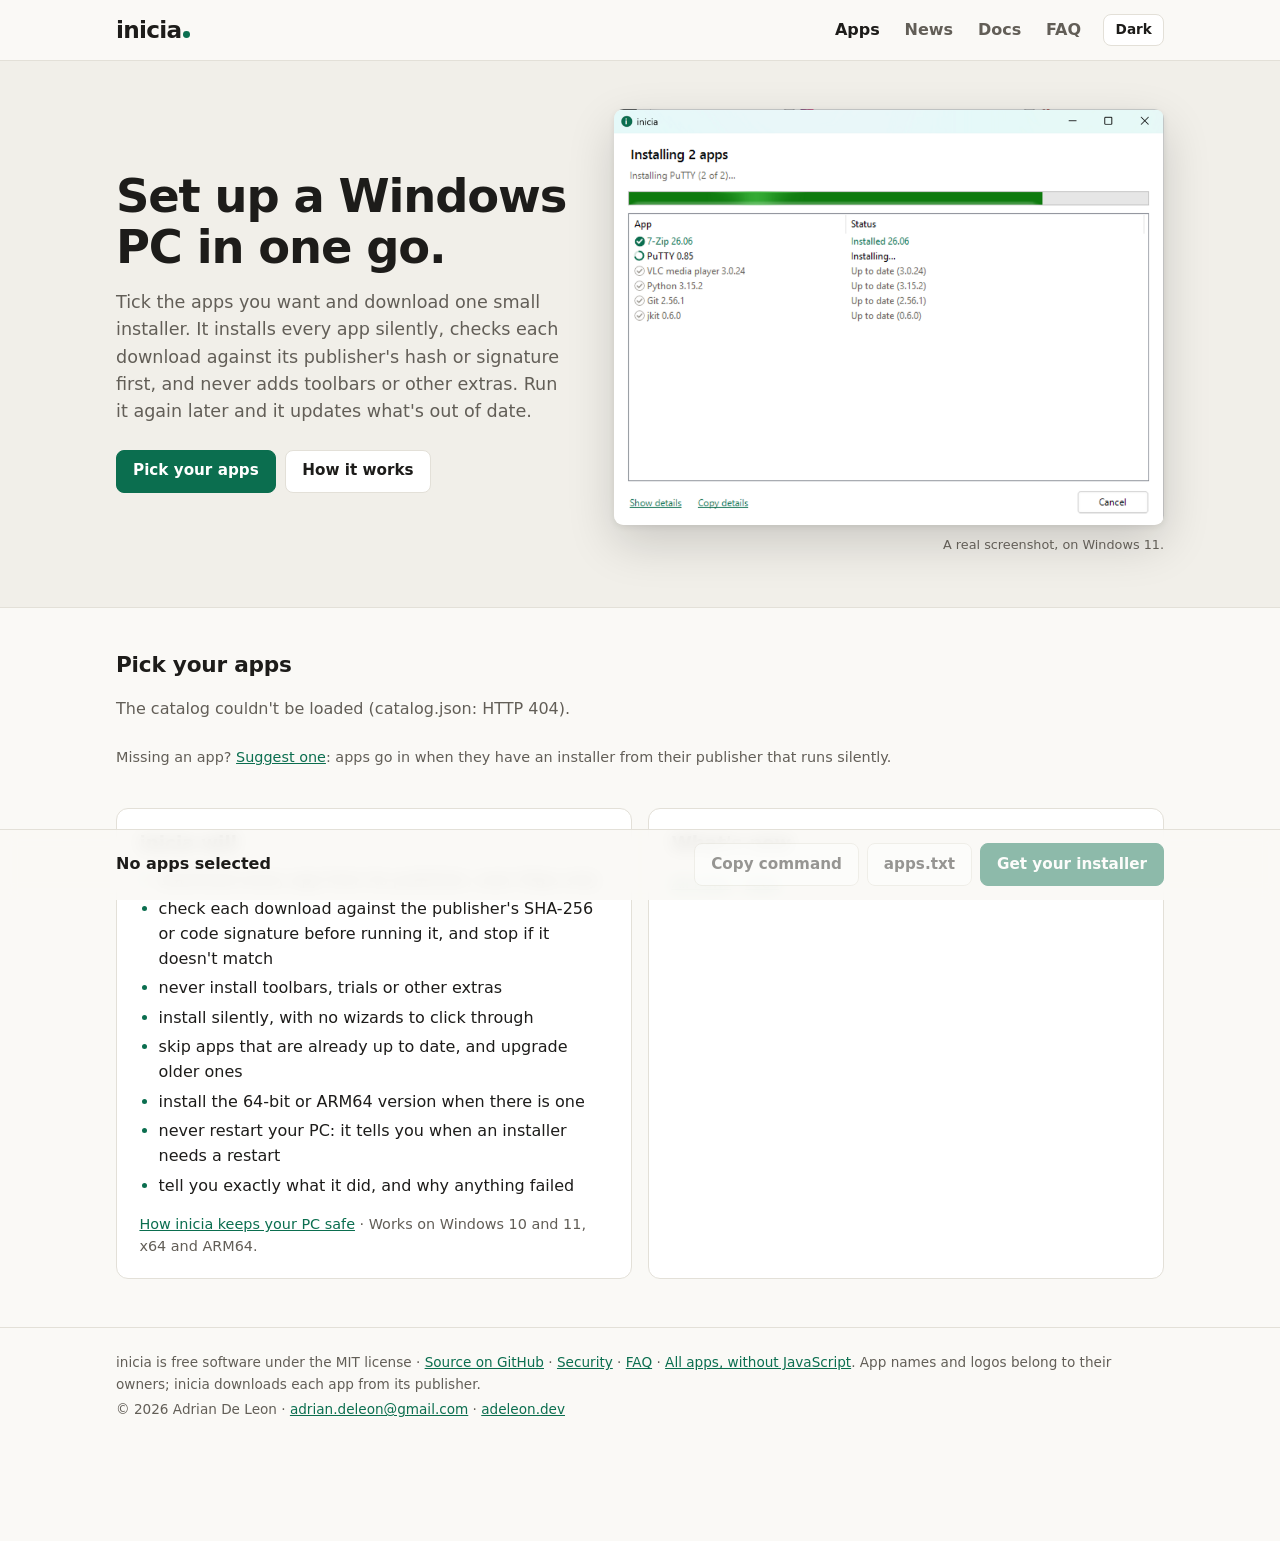
==== commit 91db9f1f: "Add an FAQ page, and the author's name, email and site to the footer faq.html answers 19 questions i" ====
--- a/web/index.html
+++ b/web/index.html
@@ -19,6 +19,7 @@
         <a href="./" aria-current="page">Apps</a>
         <a href="news.html">News</a>
         <a href="docs.html">Docs</a>
+        <a href="faq.html">FAQ</a>
         <button type="button" class="theme-toggle" data-theme-toggle aria-label="Switch to dark theme">Dark</button>
       </nav>
     </div>
@@ -124,8 +125,11 @@
     <div class="wrap">
       <p>inicia is free software under the MIT license ·
         <a href="https://github.com/adriandeleon/inicia">Source on GitHub</a> ·
-        <a href="security.html">Security</a> · <a href="apps.html">All apps, without JavaScript</a>.
+        <a href="security.html">Security</a> · <a href="faq.html">FAQ</a> · <a href="apps.html">All apps, without JavaScript</a>.
         App names and logos belong to their owners; inicia downloads each app from its publisher.</p>
+      <p class="copyright">© 2026 Adrian De Leon ·
+        <a href="mailto:adrian.deleon@gmail.com">adrian.deleon@gmail.com</a> ·
+        <a href="https://adeleon.dev">adeleon.dev</a></p>
     </div>
   </footer>
 </body>
--- a/web/site.css
+++ b/web/site.css
@@ -630,3 +630,33 @@
 
 .plain-list { padding-left: 1.2rem; }
 .plain-list li { margin-bottom: 0.7rem; }
+
+.app-text .license, .app-text .pill { justify-self: start; }
+
+.license {
+  margin-top: 0.25rem;
+  padding: 0.05rem 0.5rem;
+  border-radius: 0.35rem;
+  font-size: 0.72rem;
+  font-weight: 600;
+  border: 1px solid var(--line);
+  color: var(--muted);
+}
+
+.license-open { color: var(--accent); border-color: color-mix(in srgb, var(--accent) 35%, transparent); }
+.license-subscription { color: var(--warn); border-color: color-mix(in srgb, var(--warn) 40%, transparent); }
+.apps.compact .license { display: none; }
+
+.site-footer p { margin: 0.3rem 0; }
+.site-footer .copyright { color: var(--muted); }
+
+/* FAQ: one question per disclosure */
+.faq details {
+  border-bottom: 1px solid var(--line);
+  padding: 0.85rem 0;
+}
+.faq details:first-of-type { border-top: 1px solid var(--line); }
+.faq summary { cursor: pointer; font-weight: 620; font-size: 1.02rem; }
+.faq summary:focus-visible { outline: 2px solid var(--focus); outline-offset: 3px; }
+.faq details p, .faq details ul { margin: 0.6rem 0 0.2rem; }
+.faq h2 { margin-top: 2.2rem; }
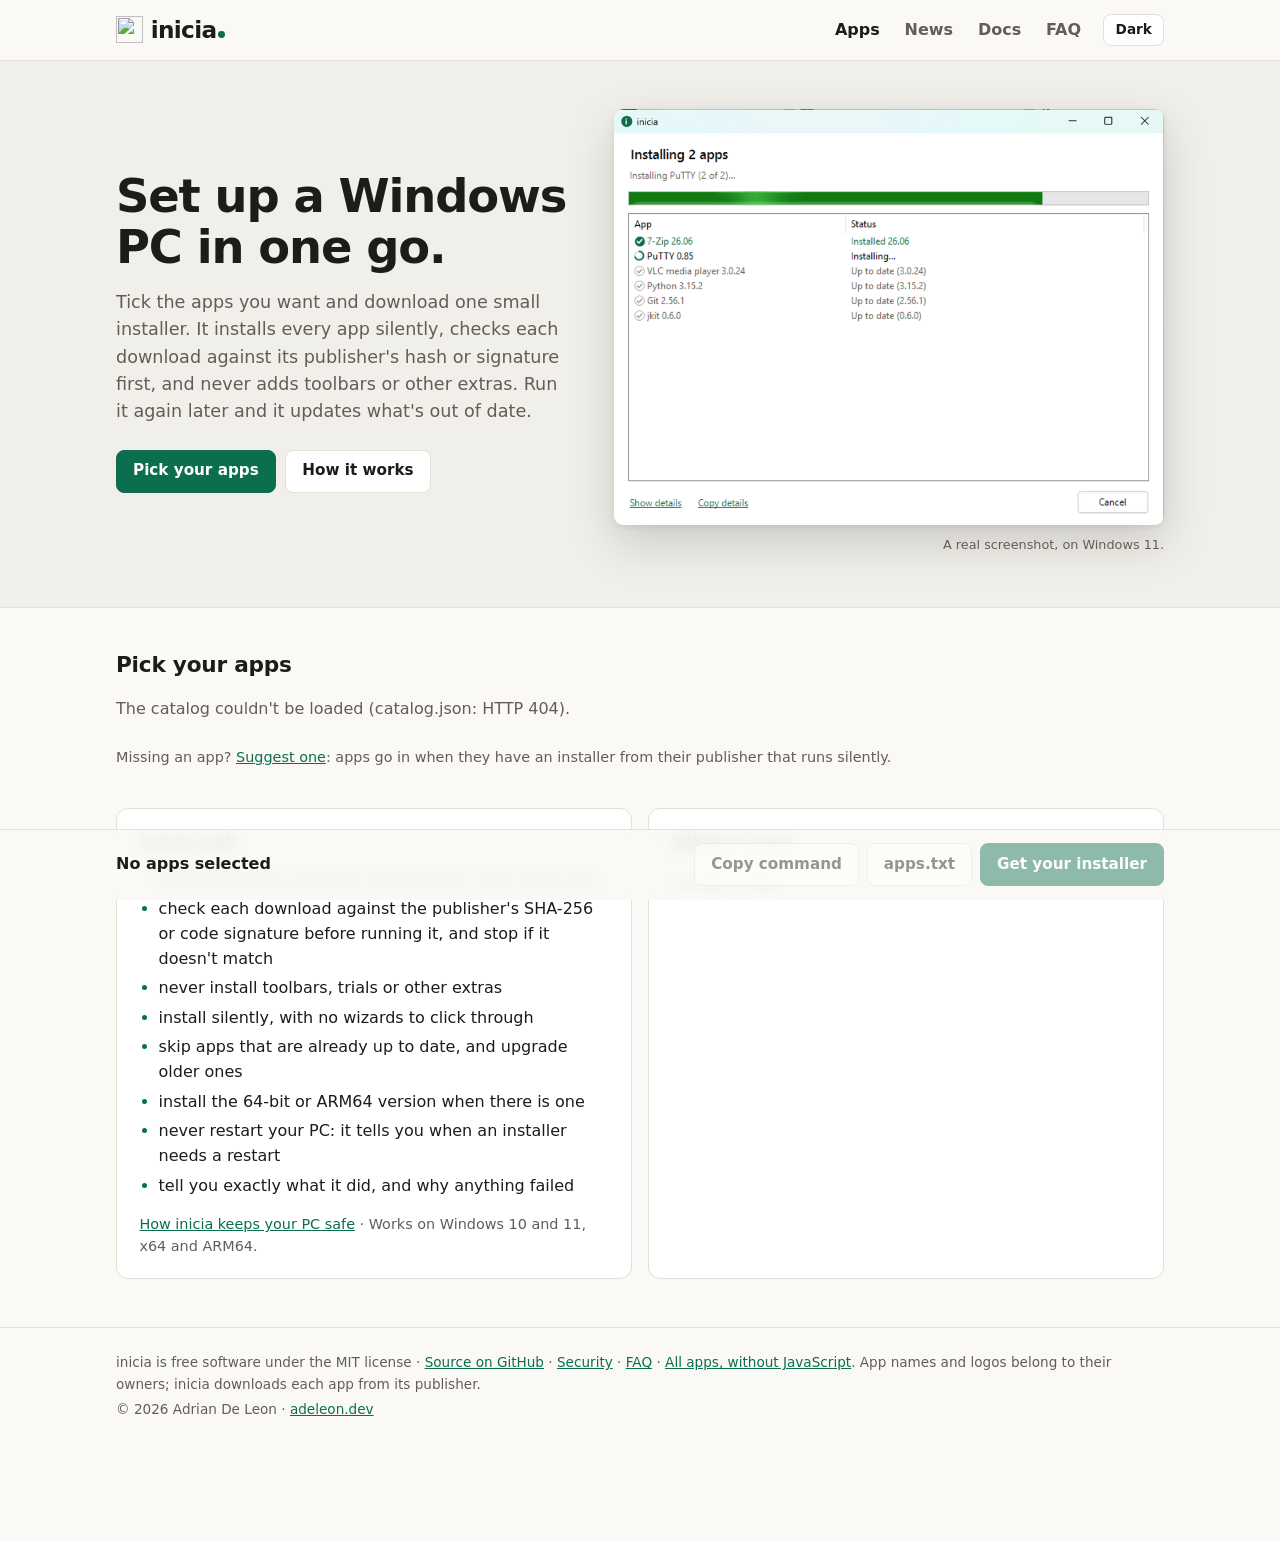
==== commit 14b53341: "Add Claude, ChatGPT and Yaak; fetch a signed catalog; proxy support; an icon Apps: - Claude and Chat" ====
--- a/web/index.html
+++ b/web/index.html
@@ -6,6 +6,9 @@
   <title>inicia: install the apps you pick, in one go</title>
   <meta name="description" content="Pick Windows apps and get one installer that sets them all up silently, checked against their publishers' hashes and signatures, with no bundled extras.">
   <script src="theme.js"></script>
+  <link rel="icon" href="favicon.ico" sizes="32x32">
+  <link rel="icon" href="favicon.svg" type="image/svg+xml">
+  <link rel="apple-touch-icon" href="apple-touch-icon.png">
   <link rel="stylesheet" href="site.css">
   <link rel="alternate" type="application/atom+xml" title="inicia news" href="feed.xml">
   <script src="common.js" defer></script>
@@ -14,7 +17,7 @@
 <body>
   <header class="site-header">
     <div class="wrap header-inner">
-      <a class="wordmark" href="./">inicia</a>
+      <a class="wordmark" href="./"><img src="favicon.svg" alt="" width="28" height="28">inicia</a>
       <nav aria-label="Site">
         <a href="./" aria-current="page">Apps</a>
         <a href="news.html">News</a>
@@ -128,7 +131,6 @@
         <a href="security.html">Security</a> · <a href="faq.html">FAQ</a> · <a href="apps.html">All apps, without JavaScript</a>.
         App names and logos belong to their owners; inicia downloads each app from its publisher.</p>
       <p class="copyright">© 2026 Adrian De Leon ·
-        <a href="mailto:adrian.deleon@gmail.com">adrian.deleon@gmail.com</a> ·
         <a href="https://adeleon.dev">adeleon.dev</a></p>
     </div>
   </footer>
--- a/web/site.css
+++ b/web/site.css
@@ -83,6 +83,13 @@
   text-decoration: none;
 }
 
+.wordmark img {
+  width: 1.15em;
+  height: 1.15em;
+  margin-right: 0.35em;
+  vertical-align: -0.22em;
+}
+
 .wordmark::after {
   content: "";
   display: inline-block;
